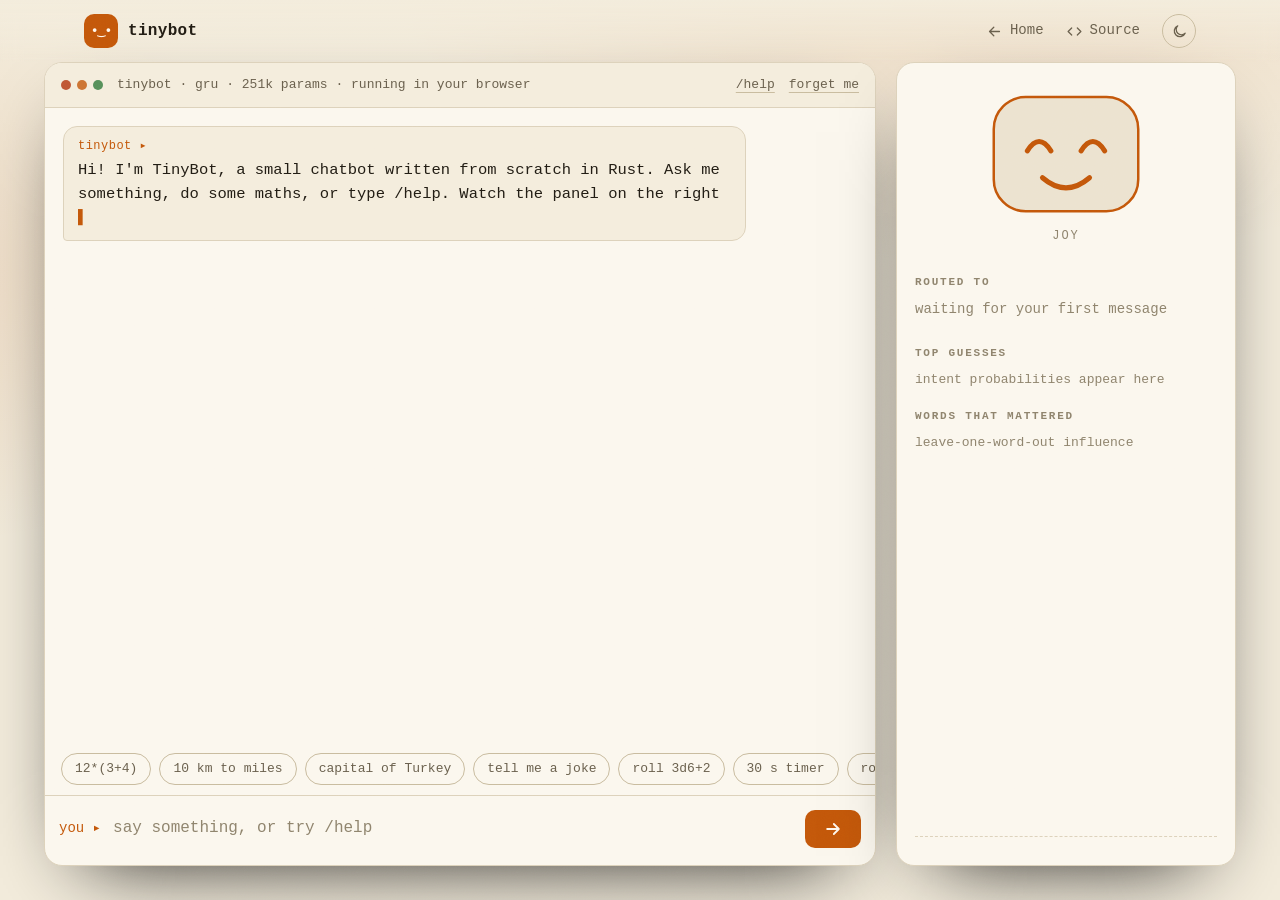
==== web/chat.html @ d35eb093 "Improved UI" ====
<!doctype html>
<html lang="en">
<head>
  <meta charset="utf-8">
  <meta name="viewport" content="width=device-width, initial-scale=1">
  <title>Chat · TinyBot</title>
  <meta name="color-scheme" content="dark light">
  <link rel="icon" href="data:image/svg+xml,%3Csvg xmlns='http://www.w3.org/2000/svg' viewBox='0 0 32 32'%3E%3Crect width='32' height='32' rx='8' fill='%23ffb347'/%3E%3Ccircle cx='11' cy='14' r='2.6' fill='%230e0d0b'/%3E%3Ccircle cx='21' cy='14' r='2.6' fill='%230e0d0b'/%3E%3Cpath d='M10 21q6 4 12 0' stroke='%230e0d0b' stroke-width='2.4' fill='none' stroke-linecap='round'/%3E%3C/svg%3E">
  <link rel="stylesheet" href="style.css">
</head>
<body class="chat">
  <header class="top">
    <a class="mark" href="./" aria-label="TinyBot home"><span class="mark-face" aria-hidden="true">•‿•</span><span>tinybot</span></a>
    <nav aria-label="Page">
      <a href="./"><svg class="ic" viewBox="0 0 24 24" aria-hidden="true"><path d="M19 12H5M11 6l-6 6 6 6"/></svg>Home</a>
      <a href="https://github.com/Trushi28/tinybot" rel="noopener"><svg class="ic" viewBox="0 0 24 24" aria-hidden="true"><path d="M8 7l-5 5 5 5M16 7l5 5-5 5"/></svg>Source</a>
      <button type="button" id="theme" class="icon" aria-label="Switch colour theme" title="Switch colour theme">
        <svg class="ic sun" viewBox="0 0 24 24" aria-hidden="true"><circle cx="12" cy="12" r="4"/><path d="M12 2v2M12 20v2M4.9 4.9l1.4 1.4M17.7 17.7l1.4 1.4M2 12h2M20 12h2M4.9 19.1l1.4-1.4M17.7 6.3l1.4-1.4"/></svg>
        <svg class="ic moon" viewBox="0 0 24 24" aria-hidden="true"><path d="M20 14.5A8 8 0 1 1 9.5 4a6.5 6.5 0 0 0 10.5 10.5z"/></svg>
      </button>
    </nav>
  </header>

  <main class="stage" id="chat" aria-label="Chat with TinyBot">
    <div class="console">
      <div class="console-bar">
        <span class="dots" aria-hidden="true"><i></i><i></i><i></i></span>
        <span class="console-title" id="status">warming up…</span>
        <span class="console-actions">
          <button type="button" id="help" class="link">/help</button>
          <button type="button" id="reset" class="link" title="Forget your notes, XP and progress on this device">forget me</button>
        </span>
      </div>
      <div id="log" class="log" tabindex="0" aria-label="Conversation"></div>
      <div id="announce" class="sr" aria-live="polite"></div>
      <div class="chips" id="chips" hidden>
        <button type="button" data-q="what is 12*(3+4)">12*(3+4)</button>
        <button type="button" data-q="10 km to miles">10 km to miles</button>
        <button type="button" data-q="what is the capital of turkey">capital of Turkey</button>
        <button type="button" data-q="tell me a joke">tell me a joke</button>
        <button type="button" data-q="roll 3d6+2">roll 3d6+2</button>
        <button type="button" data-q="set a timer for 30 seconds">30 s timer</button>
        <button type="button" data-q="play rock paper scissors">rock paper scissors</button>
      </div>
      <form id="form" autocomplete="off">
        <label class="sr" for="input">Message</label>
        <span class="prompt" aria-hidden="true">you ▸</span>
        <input id="input" type="text" maxlength="400" placeholder="say something, or try /help" disabled enterkeyhint="send" spellcheck="false">
        <button type="submit" id="send" disabled aria-label="Send"><svg class="ic" viewBox="0 0 24 24" aria-hidden="true"><path d="M5 12h14M13 6l6 6-6 6"/></svg></button>
      </form>
    </div>

    <aside class="brain" aria-label="What the network is thinking">
      <div class="face-wrap">
        <svg id="face" class="face" viewBox="0 0 200 160" role="img" aria-label="TinyBot's face" data-emo="neutral">
          <rect class="head" x="14" y="12" width="172" height="136" rx="38"/>
          <g id="eyes"></g>
          <g id="mouth"></g>
        </svg>
        <p class="mood"><span id="mood">neutral</span></p>
      </div>
      <h2>Routed to</h2>
      <p class="route" id="route"><span class="idle">waiting for your first message</span></p>
      <h2>Top guesses</h2>
      <ol class="bars" id="bars"><li class="idle">intent probabilities appear here</li></ol>
      <h2>Words that mattered</h2>
      <p class="words" id="words"><span class="idle">leave-one-word-out influence</span></p>
      <p class="meter" id="meter" aria-live="off"></p>
    </aside>
  </main>

  <noscript><p class="noscript">TinyBot needs JavaScript and WebAssembly.</p></noscript>
  <script type="module" src="app.js"></script>
</body>
</html>
---- web/style.css ----
/* TinyBot: a lab-instrument look. Warm black, amber phosphor, a serif for the headline, monospace for everything the machine says. */
:root {
  --bg: #0e0d0b; --bg2: #14120f; --panel: #181612; --panel2: #1e1b16; --line: #2c2820; --line2: #3a352b;
  --ink: #f1e8d6; --muted: #a39a88; --dim: #6f6859;
  --amber: #ffb347; --amber-ink: #1a1306; --hot: #ff6a2b; --ok: #8fd18f; --cool: #6ec9c4;
  --me: #2a2418; --glow: rgba(255, 179, 71, .16); --grain: .07;
  --serif: "Iowan Old Style", "Palatino Linotype", Palatino, "Book Antiqua", "URW Palladio L", Georgia, serif;
  --mono: ui-monospace, "SF Mono", "Cascadia Code", "JetBrains Mono", "Fira Code", Menlo, Consolas, "Liberation Mono", monospace;
  --radius: 14px;
}
:root[data-theme="light"] {
  --bg: #f3ecdc; --bg2: #ece3d0; --panel: #fbf7ee; --panel2: #f4eddd; --line: #ddd2bb; --line2: #c9bc9f;
  --ink: #221d14; --muted: #6a604d; --dim: #8f846d;
  --amber: #c4580a; --amber-ink: #fff8ee; --hot: #b3320a; --ok: #2f7a3a; --cool: #1b7c78;
  --me: #efe2c6; --glow: rgba(196, 88, 10, .12); --grain: .05;
}
@media (prefers-color-scheme: light) {
  :root:not([data-theme="dark"]) {
    --bg: #f3ecdc; --bg2: #ece3d0; --panel: #fbf7ee; --panel2: #f4eddd; --line: #ddd2bb; --line2: #c9bc9f;
    --ink: #221d14; --muted: #6a604d; --dim: #8f846d;
    --amber: #c4580a; --amber-ink: #fff8ee; --hot: #b3320a; --ok: #2f7a3a; --cool: #1b7c78;
    --me: #efe2c6; --glow: rgba(196, 88, 10, .12); --grain: .05;
  }
}

* { box-sizing: border-box; }
html { scroll-behavior: smooth; scroll-padding-top: 72px; }
body {
  margin: 0; color: var(--ink); font: 16px/1.55 var(--mono); background: var(--bg); min-height: 100vh;
  background-image: radial-gradient(900px 500px at 78% -80px, var(--glow), transparent 70%), radial-gradient(700px 400px at -10% 30%, var(--glow), transparent 70%);
  background-repeat: no-repeat; -webkit-font-smoothing: antialiased;
}
/* film grain */
body::before {
  content: ""; position: fixed; inset: 0; pointer-events: none; z-index: 50; opacity: var(--grain); mix-blend-mode: overlay;
  background-image: url("data:image/svg+xml,%3Csvg xmlns='http://www.w3.org/2000/svg' width='160' height='160'%3E%3Cfilter id='n'%3E%3CfeTurbulence type='fractalNoise' baseFrequency='.9' numOctaves='2' stitchTiles='stitch'/%3E%3C/filter%3E%3Crect width='100%25' height='100%25' filter='url(%23n)'/%3E%3C/svg%3E");
}
a { color: inherit; }
button { font: inherit; color: inherit; cursor: pointer; }
:focus-visible { outline: 2px solid var(--amber); outline-offset: 3px; border-radius: 6px; }
.sr { position: absolute; width: 1px; height: 1px; overflow: hidden; clip: rect(0 0 0 0); white-space: nowrap; }
.skip { position: absolute; left: 12px; top: -48px; background: var(--amber); color: var(--amber-ink); padding: 8px 12px; border-radius: 8px; z-index: 100; }
.skip:focus { top: 12px; }
.idle { color: var(--dim); }

/* ---------- top bar ---------- */
.top { position: sticky; top: 0; z-index: 40; display: flex; align-items: center; justify-content: space-between; gap: 16px;
  padding: 14px max(24px, calc((100vw - 1160px) / 2 + 24px)); backdrop-filter: blur(10px); background: linear-gradient(var(--bg), transparent); }
.mark { display: inline-flex; align-items: center; gap: 10px; text-decoration: none; font-weight: 700; letter-spacing: .02em; }
.mark-face { display: grid; place-items: center; width: 34px; height: 34px; border-radius: 10px; background: var(--amber); color: var(--amber-ink); font-size: 13px; letter-spacing: -1px; }
.top nav { display: flex; align-items: center; gap: 22px; font-size: 14px; color: var(--muted); }
.top nav a { text-decoration: none; }
.top nav a:hover { color: var(--ink); }
.icon { background: none; border: 1px solid var(--line2); border-radius: 999px; width: 34px; height: 34px; color: var(--muted); }
.icon:hover { color: var(--ink); border-color: var(--muted); }

/* ---------- hero ---------- */
.hero { max-width: 1160px; margin: 0 auto; padding: 56px 24px 36px; }
.eyebrow { margin: 0 0 18px; color: var(--amber); font-size: 13px; letter-spacing: .18em; text-transform: uppercase; }
h1 { margin: 0; max-width: 15ch; font: 400 clamp(44px, 8.2vw, 104px)/.98 var(--serif); letter-spacing: -.03em; }
h1 em { font-style: italic; color: var(--amber); position: relative; white-space: nowrap; }
h1 em::after { content: ""; position: absolute; left: 0; right: 0; bottom: -.04em; height: .06em; background: currentColor; opacity: .5; border-radius: 4px; }
.lede { max-width: 62ch; margin: 28px 0 0; color: var(--muted); font: 400 clamp(17px, 2vw, 20px)/1.6 var(--serif); }
.stats { display: grid; grid-template-columns: repeat(4, auto); justify-content: start; gap: 0; margin: 36px 0 0; border: 1px solid var(--line); border-radius: var(--radius); background: var(--panel); overflow: hidden; width: fit-content; max-width: 100%; }
.stats div { padding: 14px 24px; border-right: 1px solid var(--line); }
.stats div:last-child { border-right: 0; }
.stats dt { color: var(--dim); font-size: 11px; letter-spacing: .12em; text-transform: uppercase; }
.stats dd { margin: 2px 0 0; font: 400 30px/1.1 var(--serif); color: var(--amber); }

/* ---------- stage: console + brain ---------- */
.stage { max-width: 1160px; margin: 24px auto 0; padding: 0 24px; display: grid; grid-template-columns: minmax(0, 1fr) 340px; gap: 20px; align-items: stretch; }
.console, .brain { background: var(--panel); border: 1px solid var(--line); border-radius: 18px; box-shadow: 0 30px 80px -40px #000, 0 0 0 1px rgba(255,255,255,.02) inset; }
.console { display: flex; flex-direction: column; height: clamp(520px, 74vh, 680px); overflow: hidden; }
.console-bar { display: flex; align-items: center; gap: 14px; padding: 12px 16px; border-bottom: 1px solid var(--line); background: var(--panel2); font-size: 13px; color: var(--muted); }
.dots { display: inline-flex; gap: 6px; }
.dots i { width: 10px; height: 10px; border-radius: 50%; background: var(--line2); }
.dots i:nth-child(1) { background: var(--hot); opacity: .8; } .dots i:nth-child(2) { background: var(--amber); opacity: .8; } .dots i:nth-child(3) { background: var(--ok); opacity: .8; }
.console-title { flex: 1; min-width: 0; overflow: hidden; text-overflow: ellipsis; white-space: nowrap; }
.console-actions { display: flex; gap: 14px; }
.link { background: none; border: 0; padding: 0; color: var(--muted); text-decoration: underline; text-decoration-color: var(--line2); text-underline-offset: 4px; font-size: 13px; }
.link:hover { color: var(--amber); text-decoration-color: var(--amber); }
.log { flex: 1; min-height: 0; overflow-y: auto; padding: 18px 18px 8px; display: flex; flex-direction: column; gap: 10px; scrollbar-width: thin; scrollbar-color: var(--line2) transparent; }
.msg { max-width: 86%; padding: 10px 14px; border-radius: 14px; white-space: pre-wrap; overflow-wrap: anywhere; font-size: 15px; animation: pop .22s ease-out both; }
.msg.bot { align-self: flex-start; background: var(--panel2); border: 1px solid var(--line); border-bottom-left-radius: 4px; }
.msg.bot::before { content: "tinybot ▸ "; color: var(--amber); font-size: 12px; display: block; margin-bottom: 2px; letter-spacing: .04em; }
.msg.me { align-self: flex-end; background: var(--me); border: 1px solid var(--line2); border-bottom-right-radius: 4px; }
.msg.cmd { align-self: stretch; max-width: 100%; font-size: 13px; line-height: 1.55; background: transparent; border: 1px dashed var(--line2); color: var(--muted); }
.msg.err { border-color: var(--hot); }
.msg.caret::after { content: "▌"; color: var(--amber); animation: blink 1s steps(2) infinite; }
.toast { align-self: flex-start; font-size: 12.5px; color: var(--amber); border: 1px solid var(--line2); border-radius: 999px; padding: 3px 12px; animation: pop .25s ease-out both; }
.debug { align-self: flex-start; color: var(--dim); font-size: 12px; }
.chips { display: flex; gap: 8px; overflow-x: auto; padding: 8px 16px 10px; scrollbar-width: none; }
.chips[hidden] { display: none; }
.chips button { flex: none; background: transparent; border: 1px solid var(--line2); color: var(--muted); border-radius: 999px; padding: 5px 13px; font-size: 13px; transition: .15s; }
.chips button:hover { color: var(--amber-ink); background: var(--amber); border-color: var(--amber); }
form { display: flex; align-items: center; gap: 10px; padding: 10px 14px 14px; border-top: 1px solid var(--line); }
.prompt { color: var(--amber); font-size: 14px; flex: none; }
input { flex: 1; min-width: 0; background: transparent; border: 0; color: var(--ink); font: inherit; font-size: 16px; padding: 10px 2px; caret-color: var(--amber); }
input:focus { outline: none; }
input::placeholder { color: var(--dim); }
form button { background: var(--amber); color: var(--amber-ink); border: 0; border-radius: 10px; padding: 9px 18px; font-weight: 700; }
form button:hover:not(:disabled) { filter: brightness(1.08); }
button:disabled, input:disabled { opacity: .5; cursor: not-allowed; }

/* ---------- brain ---------- */
.brain { padding: 18px 18px 16px; display: flex; flex-direction: column; gap: 6px; min-width: 0; }
.face-wrap { display: flex; flex-direction: column; align-items: center; padding: 6px 0 10px; }
.face { width: 168px; height: auto; overflow: visible; }
.face .head { fill: var(--bg2); stroke: var(--amber); stroke-width: 3; }
.face .st { fill: none; stroke: var(--amber); stroke-width: 6; stroke-linecap: round; stroke-linejoin: round; }
.face .fl { fill: var(--amber); stroke: none; }
.face .eye { transform-box: fill-box; transform-origin: center; animation: eyeblink 5.5s infinite; }
.face .eye.r { animation-delay: .04s; }
.face[data-emo="sleepy"] .eye, .face[data-emo="asleep"] .eye { animation: none; }
.face.talking #mouth { animation: talk .22s ease-in-out infinite alternate; transform-box: fill-box; transform-origin: center; }
.face #eyes, .face #mouth { animation-fill-mode: both; }
.face.swap #eyes, .face.swap #mouth { animation: swap .25s ease-out; }
.mood { margin: 6px 0 0; font-size: 12px; letter-spacing: .16em; text-transform: uppercase; color: var(--dim); }
.brain h2 { margin: 12px 0 2px; font-size: 11px; letter-spacing: .16em; text-transform: uppercase; color: var(--dim); font-weight: 600; }
.route { margin: 0; font-size: 14px; min-height: 28px; }
.pill { display: inline-block; padding: 3px 11px; border-radius: 999px; background: var(--amber); color: var(--amber-ink); font-weight: 700; font-size: 13px; }
.pill.skill { background: var(--cool); color: #04201e; }
.pill.warn { background: var(--hot); color: #fff; }
.route small { color: var(--muted); margin-left: 8px; }
.bars { list-style: none; margin: 0; padding: 0; display: grid; gap: 7px; font-size: 13px; }
.bars li { display: grid; grid-template-columns: 1fr auto; gap: 2px 8px; align-items: end; }
.bars .bar { grid-column: 1 / -1; height: 6px; border-radius: 4px; background: var(--line); overflow: hidden; }
.bars .bar b { display: block; height: 100%; width: 100%; transform: scaleX(0); transform-origin: left; background: linear-gradient(90deg, var(--hot), var(--amber)); border-radius: 4px; transition: transform .6s cubic-bezier(.2, .8, .2, 1); }
.bars li:not(:first-child) .bar b { background: var(--line2); }
.bars .nm { overflow: hidden; text-overflow: ellipsis; white-space: nowrap; }
.bars .pc { color: var(--muted); font-variant-numeric: tabular-nums; }
.words { margin: 0; display: flex; flex-wrap: wrap; gap: 6px; font-size: 13px; min-height: 26px; }
.w { padding: 2px 9px; border-radius: 6px; border: 1px solid var(--line2); background: rgba(255, 179, 71, calc(var(--k, 0) * .5)); }
.w.neg { background: rgba(110, 201, 196, calc(var(--k, 0) * .45)); text-decoration: line-through; text-decoration-color: var(--dim); }
.w i { font-style: normal; color: var(--dim); font-size: 11px; margin-left: 5px; }
.meter { margin: auto 0 0; padding-top: 12px; font-size: 12px; color: var(--dim); border-top: 1px dashed var(--line); }
.meter b { color: var(--amber); font-weight: 600; }

/* ---------- sections ---------- */
.how, .inside { max-width: 1160px; margin: 0 auto; padding: 84px 24px 0; }
.sect { margin: 0 0 28px; font: 400 clamp(30px, 4vw, 46px)/1.05 var(--serif); letter-spacing: -.02em; }
.steps { list-style: none; margin: 0; padding: 0; display: grid; grid-template-columns: repeat(4, 1fr); gap: 0; border-top: 1px solid var(--line2); }
.steps li { padding: 20px 22px 8px 0; position: relative; }
.steps li + li { padding-left: 22px; border-left: 1px solid var(--line); }
.steps .n { color: var(--amber); font-size: 13px; letter-spacing: .12em; }
.steps h3, .grid h3 { margin: 6px 0 8px; font: 400 23px/1.15 var(--serif); }
.steps p, .grid p { margin: 0; color: var(--muted); font-size: 14.5px; }
.grid { display: grid; grid-template-columns: repeat(3, 1fr); gap: 16px; }
.grid article { background: var(--panel); border: 1px solid var(--line); border-radius: var(--radius); padding: 20px 22px 22px; transition: transform .2s, border-color .2s; }
.grid article:hover { transform: translateY(-3px); border-color: var(--amber); }
.foot { max-width: 1160px; margin: 84px auto 0; padding: 22px 24px 48px; border-top: 1px solid var(--line); color: var(--dim); font-size: 12.5px; line-height: 1.6; }
.foot p { margin: 0 0 8px; max-width: 80ch; }
.foot a:hover { color: var(--amber); }
.noscript { text-align: center; padding: 24px; }

/* ---------- motion ---------- */
.reveal { animation: rise .7s cubic-bezier(.2, .8, .2, 1) both; }
.hero .reveal:nth-child(2) { animation-delay: .06s; } .hero .reveal:nth-child(3) { animation-delay: .14s; } .hero .reveal:nth-child(4) { animation-delay: .22s; }
.stage.reveal { animation-delay: .3s; }
@keyframes rise { from { opacity: 0; transform: translateY(18px); } }
@keyframes pop { from { opacity: 0; transform: translateY(6px) scale(.98); } }
@keyframes blink { 50% { opacity: 0; } }
@keyframes eyeblink { 0%, 93%, 100% { transform: scaleY(1); } 96% { transform: scaleY(.1); } }
@keyframes talk { from { transform: scaleY(.55); } to { transform: scaleY(1.15); } }
@keyframes swap { from { opacity: 0; transform: scale(.9); } }
@media (prefers-reduced-motion: reduce) {
  *, *::before, *::after { animation: none !important; transition: none !important; scroll-behavior: auto !important; }
  .bars .bar b { transition: none; }
}

/* ---------- small screens ---------- */
@media (max-width: 960px) {
  .stage { grid-template-columns: 1fr; }
  .brain { order: 2; }
  .face { width: 120px; }
  .steps { grid-template-columns: 1fr 1fr; }
  .steps li:nth-child(3) { padding-left: 0; border-left: 0; }
  .grid { grid-template-columns: 1fr; }
}
@media (max-width: 560px) {
  .top { padding: 12px 16px; } .top nav a { display: none; }
  .hero { padding: 36px 16px 24px; } .stage, .how, .inside, .foot { padding-left: 16px; padding-right: 16px; }
  .stats { grid-template-columns: 1fr 1fr; width: 100%; } .stats div { padding: 12px 16px; border-bottom: 1px solid var(--line); }
  .stats div:nth-child(2n) { border-right: 0; } .stats div:nth-last-child(-n+2) { border-bottom: 0; } .stats dd { font-size: 26px; }
  .console { height: min(78vh, 600px); } .msg { max-width: 94%; }
  .steps { grid-template-columns: 1fr; } .steps li + li { padding-left: 0; border-left: 0; border-top: 1px solid var(--line); }
  #reset { display: none; }
}

/* ================= icons, chat page, timer window ================= */
.ic { width: 17px; height: 17px; flex: none; fill: none; stroke: currentColor; stroke-width: 1.8; stroke-linecap: round; stroke-linejoin: round; }
.top nav a { display: inline-flex; align-items: center; gap: 7px; }
.icon { display: grid; place-items: center; padding: 0; }
.icon .moon { display: none; }
:root[data-theme="light"] .icon .sun { display: none; }
:root[data-theme="light"] .icon .moon { display: block; }
@media (prefers-color-scheme: light) {
  :root:not([data-theme="dark"]) .icon .sun { display: none; }
  :root:not([data-theme="dark"]) .icon .moon { display: block; }
}
form button { display: inline-grid; place-items: center; min-width: 46px; }
form button .ic { width: 20px; height: 20px; stroke-width: 2.2; }

/* landing: the console is a short preview, the dedicated page is the real thing */
.console { height: clamp(430px, 58vh, 540px); }
.hero-cta { display: flex; flex-wrap: wrap; gap: 12px; margin-top: 28px; }
.cta { display: inline-flex; align-items: center; gap: 9px; padding: 11px 20px; border-radius: 999px; text-decoration: none; font-weight: 700; background: var(--amber); color: var(--amber-ink); border: 1px solid var(--amber); transition: filter .15s; }
.cta:hover { filter: brightness(1.1); }
.cta.ghost { background: transparent; color: var(--ink); border-color: var(--line2); font-weight: 400; }
.cta.ghost:hover { border-color: var(--amber); color: var(--amber); filter: none; }
.open-chat { display: inline-flex; align-items: center; gap: 6px; color: var(--amber); text-decoration: none; font-size: 13px; }
.open-chat:hover { text-decoration: underline; text-underline-offset: 4px; }

/* dedicated chat page */
.chat .stage { margin: 0 auto; height: calc(100dvh - 76px); padding-bottom: 20px; max-width: 1240px; }
.chat .console { height: 100%; }
.chat .brain { overflow-y: auto; min-height: 0; }
.chat .msg { font-size: 15.5px; }
@media (max-width: 960px) { .chat .brain { display: none; } .chat .stage { height: calc(100dvh - 64px); } }

/* timer window */
.dock { position: fixed; right: 20px; top: 76px; z-index: 45; width: 232px; display: grid; gap: 12px; padding: 14px; background: var(--panel); border: 1px solid var(--line2); border-radius: var(--radius); box-shadow: 0 24px 60px -24px #000; animation: pop .22s ease-out both; }
.dock[hidden] { display: none; }
.trow { display: flex; align-items: center; gap: 12px; }
.ring { width: 52px; height: 52px; flex: none; transform: rotate(-90deg); }
.ring .track, .ring .arc { fill: none; stroke-width: 5; }
.ring .track { stroke: var(--line2); }
.ring .arc { stroke: var(--amber); stroke-linecap: round; transition: stroke-dashoffset .25s linear; }
.tbody { min-width: 0; }
.ttime { font: 400 28px/1 var(--serif); color: var(--amber); font-variant-numeric: tabular-nums; }
.tlabel { margin-top: 4px; font-size: 12px; color: var(--muted); overflow: hidden; text-overflow: ellipsis; white-space: nowrap; }
.trow.done .arc { stroke: var(--ok); }
.trow.done .ttime { color: var(--ok); animation: blink 1s steps(2) 4; }
@media (max-width: 1340px) { .dock { top: auto; bottom: 20px; } }
@media (max-width: 560px) { .dock { top: 62px; bottom: auto; right: 12px; left: 12px; width: auto; } }
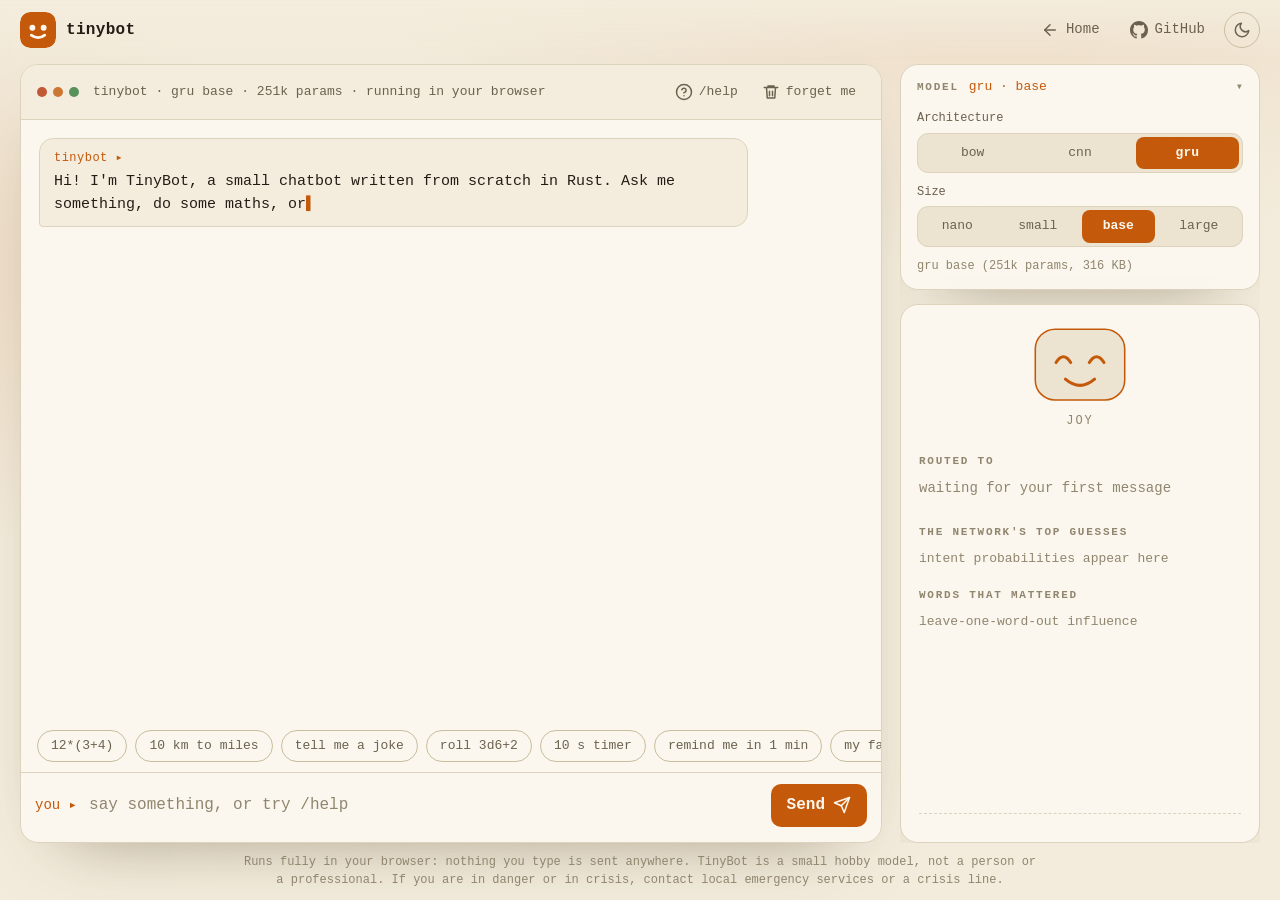
==== commit 12edc330: "Huge Update & Improvements both to TUI & GUI" ====
--- a/web/chat.html
+++ b/web/chat.html
@@ -3,32 +3,41 @@
 <head>
   <meta charset="utf-8">
   <meta name="viewport" content="width=device-width, initial-scale=1">
-  <title>Chat · TinyBot</title>
+  <title>TinyBot chat</title>
+  <meta name="description" content="Chat with TinyBot, a 251k-parameter neural chatbot running in your browser as WebAssembly, and watch the network decide.">
   <meta name="color-scheme" content="dark light">
+  <meta property="og:title" content="TinyBot chat">
+  <meta property="og:description" content="Chat with TinyBot, a 251k-parameter neural chatbot running in your browser as WebAssembly, and watch the network decide.">
+  <meta property="og:type" content="website">
+  <meta property="og:url" content="https://tinybot-self.vercel.app/chat">
+  <meta property="og:image" content="https://tinybot-self.vercel.app/og.png">
+  <meta property="og:image:width" content="1200">
+  <meta property="og:image:height" content="630">
+  <meta name="twitter:card" content="summary_large_image">
+  <meta name="twitter:image" content="https://tinybot-self.vercel.app/og.png">
   <link rel="icon" href="data:image/svg+xml,%3Csvg xmlns='http://www.w3.org/2000/svg' viewBox='0 0 32 32'%3E%3Crect width='32' height='32' rx='8' fill='%23ffb347'/%3E%3Ccircle cx='11' cy='14' r='2.6' fill='%230e0d0b'/%3E%3Ccircle cx='21' cy='14' r='2.6' fill='%230e0d0b'/%3E%3Cpath d='M10 21q6 4 12 0' stroke='%230e0d0b' stroke-width='2.4' fill='none' stroke-linecap='round'/%3E%3C/svg%3E">
   <link rel="stylesheet" href="style.css">
 </head>
-<body class="chat">
+<body class="chat-page">
+  <a class="skip" href="#input">Skip to the message box</a>
+
   <header class="top">
-    <a class="mark" href="./" aria-label="TinyBot home"><span class="mark-face" aria-hidden="true">•‿•</span><span>tinybot</span></a>
+    <a class="mark" href="index.html" aria-label="TinyBot home"><svg viewBox="0 0 32 32" aria-hidden="true"><rect class="bg" width="32" height="32" rx="9"/><circle class="fg" cx="11" cy="14" r="2.6"/><circle class="fg" cx="21" cy="14" r="2.6"/><path class="fs" d="M10 20.5q6 4.5 12 0"/></svg><span>tinybot</span></a>
     <nav aria-label="Page">
-      <a href="./"><svg class="ic" viewBox="0 0 24 24" aria-hidden="true"><path d="M19 12H5M11 6l-6 6 6 6"/></svg>Home</a>
-      <a href="https://github.com/Trushi28/tinybot" rel="noopener"><svg class="ic" viewBox="0 0 24 24" aria-hidden="true"><path d="M8 7l-5 5 5 5M16 7l5 5-5 5"/></svg>Source</a>
-      <button type="button" id="theme" class="icon" aria-label="Switch colour theme" title="Switch colour theme">
-        <svg class="ic sun" viewBox="0 0 24 24" aria-hidden="true"><circle cx="12" cy="12" r="4"/><path d="M12 2v2M12 20v2M4.9 4.9l1.4 1.4M17.7 17.7l1.4 1.4M2 12h2M20 12h2M4.9 19.1l1.4-1.4M17.7 6.3l1.4-1.4"/></svg>
-        <svg class="ic moon" viewBox="0 0 24 24" aria-hidden="true"><path d="M20 14.5A8 8 0 1 1 9.5 4a6.5 6.5 0 0 0 10.5 10.5z"/></svg>
-      </button>
+      <a href="index.html"><svg class="ico" viewBox="0 0 24 24" aria-hidden="true"><path d="M19 12H5"/><path d="m12 19-7-7 7-7"/></svg><span class="txt">Home</span></a>
+      <a href="https://github.com/Trushi28/tinybot" rel="noopener" aria-label="TinyBot on GitHub"><svg class="ico fill" viewBox="0 0 16 16" aria-hidden="true"><path d="M8 0C3.58 0 0 3.58 0 8c0 3.54 2.29 6.53 5.47 7.59.4.07.55-.17.55-.38 0-.19-.01-.82-.01-1.49-2.01.37-2.53-.49-2.69-.94-.09-.23-.48-.94-.82-1.13-.28-.15-.68-.52-.01-.53.63-.01 1.08.58 1.23.82.72 1.21 1.87.87 2.33.66.07-.52.28-.87.51-1.07-1.78-.2-3.64-.89-3.64-3.95 0-.87.31-1.59.82-2.15-.08-.2-.36-1.02.08-2.12 0 0 .67-.21 2.2.82.64-.18 1.32-.27 2-.27.68 0 1.36.09 2 .27 1.53-1.04 2.2-.82 2.2-.82.44 1.1.16 1.92.08 2.12.51.56.82 1.27.82 2.15 0 3.07-1.87 3.75-3.65 3.95.29.25.54.73.54 1.48 0 1.07-.01 1.93-.01 2.2 0 .21.15.46.55.38A8.013 8.013 0 0 0 16 8c0-4.42-3.58-8-8-8z"/></svg><span class="txt">GitHub</span></a>
+      <button type="button" id="theme" class="only-icon" aria-label="Switch colour theme" title="Switch colour theme"><span class="i-sun"><svg class="ico" viewBox="0 0 24 24" aria-hidden="true"><circle cx="12" cy="12" r="4"/><path d="M12 2v2M12 20v2M4.9 4.9l1.4 1.4M17.7 17.7l1.4 1.4M2 12h2M20 12h2M4.9 19.1l1.4-1.4M17.7 6.3l1.4-1.4"/></svg></span><span class="i-moon"><svg class="ico" viewBox="0 0 24 24" aria-hidden="true"><path d="M21 12.8A9 9 0 1 1 11.2 3a7 7 0 0 0 9.8 9.8z"/></svg></span></button>
     </nav>
   </header>
 
-  <main class="stage" id="chat" aria-label="Chat with TinyBot">
-    <div class="console">
+  <main class="shell">
+    <section class="console" aria-label="Chat with TinyBot">
       <div class="console-bar">
         <span class="dots" aria-hidden="true"><i></i><i></i><i></i></span>
         <span class="console-title" id="status">warming up…</span>
         <span class="console-actions">
-          <button type="button" id="help" class="link">/help</button>
-          <button type="button" id="reset" class="link" title="Forget your notes, XP and progress on this device">forget me</button>
+          <button type="button" id="help" class="tbtn"><svg class="ico" viewBox="0 0 24 24" aria-hidden="true"><circle cx="12" cy="12" r="10"/><path d="M9.1 9a3 3 0 0 1 5.8 1c0 2-3 3-3 3M12 17h.01"/></svg>/help</button>
+          <button type="button" id="reset" class="tbtn" title="Forget your notes, XP and progress on this device"><svg class="ico" viewBox="0 0 24 24" aria-hidden="true"><path d="M3 6h18M8 6V4h8v2M6 6l1 14h10l1-14M10 11v6M14 11v6"/></svg>forget me</button>
         </span>
       </div>
       <div id="log" class="log" tabindex="0" aria-label="Conversation"></div>
@@ -36,40 +45,51 @@
       <div class="chips" id="chips" hidden>
         <button type="button" data-q="what is 12*(3+4)">12*(3+4)</button>
         <button type="button" data-q="10 km to miles">10 km to miles</button>
-        <button type="button" data-q="what is the capital of turkey">capital of Turkey</button>
         <button type="button" data-q="tell me a joke">tell me a joke</button>
         <button type="button" data-q="roll 3d6+2">roll 3d6+2</button>
-        <button type="button" data-q="set a timer for 30 seconds">30 s timer</button>
-        <button type="button" data-q="play rock paper scissors">rock paper scissors</button>
+        <button type="button" data-q="set a timer for 10 seconds">10 s timer</button>
+        <button type="button" data-q="remind me in 1 minute to stretch">remind me in 1 min</button>
+        <button type="button" data-q="my favorite color is teal">my favourite colour is teal</button>
+        <button type="button" data-q="how many days until 2026-12-25">days until Christmas</button>
       </div>
       <form id="form" autocomplete="off">
         <label class="sr" for="input">Message</label>
         <span class="prompt" aria-hidden="true">you ▸</span>
-        <input id="input" type="text" maxlength="400" placeholder="say something, or try /help" disabled enterkeyhint="send" spellcheck="false">
-        <button type="submit" id="send" disabled aria-label="Send"><svg class="ic" viewBox="0 0 24 24" aria-hidden="true"><path d="M5 12h14M13 6l6 6-6 6"/></svg></button>
+        <input id="input" type="text" maxlength="400" placeholder="say something, or try /help" disabled enterkeyhint="send" spellcheck="false" autofocus>
+        <button type="submit" disabled aria-label="Send">Send</button>
       </form>
+    </section>
+
+    <div class="rail">
+      <section id="timers" aria-label="Timers"></section>
+      <details class="picker" id="picker" open hidden>
+        <summary><span class="pk-title">Model</span><span class="pk-now" id="pk-now"></span></summary>
+        <div class="pk-body">
+          <div class="pk-row"><span class="pk-label" id="pk-arch-l">Architecture</span><div class="seg" role="radiogroup" aria-labelledby="pk-arch-l" id="pk-arch"></div></div>
+          <div class="pk-row"><span class="pk-label" id="pk-size-l">Size</span><div class="seg" role="radiogroup" aria-labelledby="pk-size-l" id="pk-size"></div></div>
+          <p class="pk-note" id="pk-note" aria-live="polite"></p>
+        </div>
+      </details>
+      <aside class="brain" aria-label="What the network is thinking">
+        <div class="face-wrap">
+          <svg id="face" class="face" viewBox="0 0 200 160" role="img" aria-label="TinyBot's face" data-emo="neutral"><rect class="head" x="14" y="12" width="172" height="136" rx="38"/><g class="eyes"></g><g class="mouth"></g></svg>
+          <p class="mood"><span id="mood">neutral</span></p>
+        </div>
+        <h2>Routed to</h2>
+        <p class="route" id="route"><span class="idle">waiting for your first message</span></p>
+        <h2>The network's top guesses</h2>
+        <ol class="bars" id="bars"><li class="idle">intent probabilities appear here</li></ol>
+        <h2>Words that mattered</h2>
+        <p class="words" id="words"><span class="idle">leave-one-word-out influence</span></p>
+        <p class="meter" id="meter"></p>
+      </aside>
     </div>
-
-    <aside class="brain" aria-label="What the network is thinking">
-      <div class="face-wrap">
-        <svg id="face" class="face" viewBox="0 0 200 160" role="img" aria-label="TinyBot's face" data-emo="neutral">
-          <rect class="head" x="14" y="12" width="172" height="136" rx="38"/>
-          <g id="eyes"></g>
-          <g id="mouth"></g>
-        </svg>
-        <p class="mood"><span id="mood">neutral</span></p>
-      </div>
-      <h2>Routed to</h2>
-      <p class="route" id="route"><span class="idle">waiting for your first message</span></p>
-      <h2>Top guesses</h2>
-      <ol class="bars" id="bars"><li class="idle">intent probabilities appear here</li></ol>
-      <h2>Words that mattered</h2>
-      <p class="words" id="words"><span class="idle">leave-one-word-out influence</span></p>
-      <p class="meter" id="meter" aria-live="off"></p>
-    </aside>
   </main>
 
+  <footer class="slim">
+    <p>Runs fully in your browser: nothing you type is sent anywhere. TinyBot is a small hobby model, not a person or a professional. If you are in danger or in crisis, contact local emergency services or a crisis line.</p>
+  </footer>
   <noscript><p class="noscript">TinyBot needs JavaScript and WebAssembly.</p></noscript>
-  <script type="module" src="app.js"></script>
+  <script type="module" src="chat.js"></script>
 </body>
 </html>
--- a/web/style.css
+++ b/web/style.css
@@ -3,7 +3,7 @@
   --bg: #0e0d0b; --bg2: #14120f; --panel: #181612; --panel2: #1e1b16; --line: #2c2820; --line2: #3a352b;
   --ink: #f1e8d6; --muted: #a39a88; --dim: #6f6859;
   --amber: #ffb347; --amber-ink: #1a1306; --hot: #ff6a2b; --ok: #8fd18f; --cool: #6ec9c4;
-  --me: #2a2418; --glow: rgba(255, 179, 71, .16); --grain: .07;
+  --me: #2a2418; --glow: rgba(255, 179, 71, .16); --grain: .07; --shadow: 0 30px 80px -40px #000;
   --serif: "Iowan Old Style", "Palatino Linotype", Palatino, "Book Antiqua", "URW Palladio L", Georgia, serif;
   --mono: ui-monospace, "SF Mono", "Cascadia Code", "JetBrains Mono", "Fira Code", Menlo, Consolas, "Liberation Mono", monospace;
   --radius: 14px;
@@ -12,14 +12,14 @@
   --bg: #f3ecdc; --bg2: #ece3d0; --panel: #fbf7ee; --panel2: #f4eddd; --line: #ddd2bb; --line2: #c9bc9f;
   --ink: #221d14; --muted: #6a604d; --dim: #8f846d;
   --amber: #c4580a; --amber-ink: #fff8ee; --hot: #b3320a; --ok: #2f7a3a; --cool: #1b7c78;
-  --me: #efe2c6; --glow: rgba(196, 88, 10, .12); --grain: .05;
+  --me: #efe2c6; --glow: rgba(196, 88, 10, .12); --grain: .05; --shadow: 0 30px 70px -45px rgba(60, 40, 10, .55);
 }
 @media (prefers-color-scheme: light) {
   :root:not([data-theme="dark"]) {
     --bg: #f3ecdc; --bg2: #ece3d0; --panel: #fbf7ee; --panel2: #f4eddd; --line: #ddd2bb; --line2: #c9bc9f;
     --ink: #221d14; --muted: #6a604d; --dim: #8f846d;
     --amber: #c4580a; --amber-ink: #fff8ee; --hot: #b3320a; --ok: #2f7a3a; --cool: #1b7c78;
-    --me: #efe2c6; --glow: rgba(196, 88, 10, .12); --grain: .05;
+    --me: #efe2c6; --glow: rgba(196, 88, 10, .12); --grain: .05; --shadow: 0 30px 70px -45px rgba(60, 40, 10, .55);
   }
 }
 
@@ -42,43 +42,68 @@
 .skip { position: absolute; left: 12px; top: -48px; background: var(--amber); color: var(--amber-ink); padding: 8px 12px; border-radius: 8px; z-index: 100; }
 .skip:focus { top: 12px; }
 .idle { color: var(--dim); }
+.ico { width: 18px; height: 18px; flex: none; fill: none; stroke: currentColor; stroke-width: 2; stroke-linecap: round; stroke-linejoin: round; }
+.ico.fill { fill: currentColor; stroke: none; }
 
 /* ---------- top bar ---------- */
 .top { position: sticky; top: 0; z-index: 40; display: flex; align-items: center; justify-content: space-between; gap: 16px;
-  padding: 14px max(24px, calc((100vw - 1160px) / 2 + 24px)); backdrop-filter: blur(10px); background: linear-gradient(var(--bg), transparent); }
+  padding: 12px max(24px, calc((100vw - 1160px) / 2 + 24px)); backdrop-filter: blur(10px); background: linear-gradient(var(--bg), transparent); }
+.chat-page .top { padding-inline: max(20px, calc((100vw - 1400px) / 2 + 20px)); }
 .mark { display: inline-flex; align-items: center; gap: 10px; text-decoration: none; font-weight: 700; letter-spacing: .02em; }
-.mark-face { display: grid; place-items: center; width: 34px; height: 34px; border-radius: 10px; background: var(--amber); color: var(--amber-ink); font-size: 13px; letter-spacing: -1px; }
-.top nav { display: flex; align-items: center; gap: 22px; font-size: 14px; color: var(--muted); }
-.top nav a { text-decoration: none; }
-.top nav a:hover { color: var(--ink); }
-.icon { background: none; border: 1px solid var(--line2); border-radius: 999px; width: 34px; height: 34px; color: var(--muted); }
-.icon:hover { color: var(--ink); border-color: var(--muted); }
-
-/* ---------- hero ---------- */
-.hero { max-width: 1160px; margin: 0 auto; padding: 56px 24px 36px; }
+.mark svg { width: 36px; height: 36px; border-radius: 10px; display: block; }
+.mark .bg { fill: var(--amber); } .mark .fg { fill: var(--amber-ink); } .mark .fs { fill: none; stroke: var(--amber-ink); stroke-width: 2.4; stroke-linecap: round; }
+.top nav { display: flex; align-items: center; gap: 8px; font-size: 14px; color: var(--muted); }
+.top nav a, .top nav button { display: inline-flex; align-items: center; gap: 7px; text-decoration: none; padding: 7px 11px; border-radius: 999px; background: none; border: 0; }
+.top nav a:hover, .top nav button:hover { color: var(--ink); background: var(--panel2); }
+.top nav .only-icon { padding: 8px; border: 1px solid var(--line2); }
+/* the theme button shows the theme you would switch to: a sun while dark, a moon while light */
+.only-icon { width: 36px; height: 36px; padding: 0 !important; justify-content: center; }
+.i-sun, .i-moon { display: inline-grid; line-height: 0; }
+.i-moon { display: none; }
+:root[data-theme="light"] .i-sun { display: none; } :root[data-theme="light"] .i-moon { display: inline-grid; }
+@media (prefers-color-scheme: light) {
+  :root:not([data-theme="dark"]) .i-sun { display: none; } :root:not([data-theme="dark"]) .i-moon { display: inline-grid; }
+}
+
+/* ---------- buttons ---------- */
+.btn { display: inline-flex; align-items: center; gap: 8px; padding: 10px 18px; border-radius: 12px; border: 1px solid var(--line2); text-decoration: none; font-weight: 600; font-size: 15px; background: transparent; color: var(--ink); transition: .15s; }
+.btn:hover { border-color: var(--amber); color: var(--amber); }
+.btn.primary { background: var(--amber); border-color: var(--amber); color: var(--amber-ink); }
+.btn.primary:hover { filter: brightness(1.08); color: var(--amber-ink); }
+
+/* ---------- hero (home) ---------- */
+.hero { max-width: 1160px; margin: 0 auto; padding: 44px 24px 12px; display: grid; grid-template-columns: minmax(0, 1fr) 430px; gap: 40px; align-items: start; }
 .eyebrow { margin: 0 0 18px; color: var(--amber); font-size: 13px; letter-spacing: .18em; text-transform: uppercase; }
-h1 { margin: 0; max-width: 15ch; font: 400 clamp(44px, 8.2vw, 104px)/.98 var(--serif); letter-spacing: -.03em; }
+h1 { margin: 0; max-width: 15ch; font: 400 clamp(42px, 6.4vw, 92px)/.98 var(--serif); letter-spacing: -.03em; }
 h1 em { font-style: italic; color: var(--amber); position: relative; white-space: nowrap; }
 h1 em::after { content: ""; position: absolute; left: 0; right: 0; bottom: -.04em; height: .06em; background: currentColor; opacity: .5; border-radius: 4px; }
-.lede { max-width: 62ch; margin: 28px 0 0; color: var(--muted); font: 400 clamp(17px, 2vw, 20px)/1.6 var(--serif); }
-.stats { display: grid; grid-template-columns: repeat(4, auto); justify-content: start; gap: 0; margin: 36px 0 0; border: 1px solid var(--line); border-radius: var(--radius); background: var(--panel); overflow: hidden; width: fit-content; max-width: 100%; }
-.stats div { padding: 14px 24px; border-right: 1px solid var(--line); }
+.lede { max-width: 56ch; margin: 26px 0 0; color: var(--muted); font: 400 clamp(17px, 1.8vw, 20px)/1.6 var(--serif); }
+.cta { display: flex; flex-wrap: wrap; gap: 12px; margin-top: 28px; }
+.stats { display: grid; grid-template-columns: repeat(4, auto); justify-content: start; margin: 32px 0 0; border: 1px solid var(--line); border-radius: var(--radius); background: var(--panel); overflow: hidden; width: fit-content; max-width: 100%; }
+.stats div { padding: 12px 20px; border-right: 1px solid var(--line); }
 .stats div:last-child { border-right: 0; }
 .stats dt { color: var(--dim); font-size: 11px; letter-spacing: .12em; text-transform: uppercase; }
-.stats dd { margin: 2px 0 0; font: 400 30px/1.1 var(--serif); color: var(--amber); }
-
-/* ---------- stage: console + brain ---------- */
-.stage { max-width: 1160px; margin: 24px auto 0; padding: 0 24px; display: grid; grid-template-columns: minmax(0, 1fr) 340px; gap: 20px; align-items: stretch; }
-.console, .brain { background: var(--panel); border: 1px solid var(--line); border-radius: 18px; box-shadow: 0 30px 80px -40px #000, 0 0 0 1px rgba(255,255,255,.02) inset; }
-.console { display: flex; flex-direction: column; height: clamp(520px, 74vh, 680px); overflow: hidden; }
+.stats dd { margin: 2px 0 0; font: 400 28px/1.1 var(--serif); color: var(--amber); }
+
+/* ---------- quick chat card (home) ---------- */
+.quick, .console, .brain { background: var(--panel); border: 1px solid var(--line); border-radius: 18px; box-shadow: var(--shadow), 0 0 0 1px rgba(255,255,255,.02) inset; }
+.quick { display: flex; flex-direction: column; height: 540px; overflow: hidden; position: sticky; top: 76px; }
+.q-bar { display: flex; align-items: center; gap: 12px; padding: 10px 12px 10px 14px; border-bottom: 1px solid var(--line); background: var(--panel2); }
+.q-bar .face { width: 44px; flex: none; }
+.q-title { flex: 1; min-width: 0; display: flex; flex-direction: column; line-height: 1.25; font-weight: 700; font-size: 14px; }
+.q-title small { color: var(--dim); font-weight: 400; font-size: 12px; overflow: hidden; text-overflow: ellipsis; white-space: nowrap; }
+.q-bar .btn { padding: 7px 12px; font-size: 13px; border-radius: 10px; white-space: nowrap; }
+
+/* ---------- console (shared by both chats) ---------- */
+.console { display: flex; flex-direction: column; min-height: 0; overflow: hidden; }
 .console-bar { display: flex; align-items: center; gap: 14px; padding: 12px 16px; border-bottom: 1px solid var(--line); background: var(--panel2); font-size: 13px; color: var(--muted); }
 .dots { display: inline-flex; gap: 6px; }
 .dots i { width: 10px; height: 10px; border-radius: 50%; background: var(--line2); }
 .dots i:nth-child(1) { background: var(--hot); opacity: .8; } .dots i:nth-child(2) { background: var(--amber); opacity: .8; } .dots i:nth-child(3) { background: var(--ok); opacity: .8; }
 .console-title { flex: 1; min-width: 0; overflow: hidden; text-overflow: ellipsis; white-space: nowrap; }
-.console-actions { display: flex; gap: 14px; }
-.link { background: none; border: 0; padding: 0; color: var(--muted); text-decoration: underline; text-decoration-color: var(--line2); text-underline-offset: 4px; font-size: 13px; }
-.link:hover { color: var(--amber); text-decoration-color: var(--amber); }
+.console-actions { display: flex; gap: 6px; }
+.tbtn { display: inline-flex; align-items: center; gap: 6px; background: none; border: 0; padding: 5px 9px; border-radius: 8px; color: var(--muted); font-size: 13px; }
+.tbtn:hover { color: var(--amber); background: var(--panel); }
 .log { flex: 1; min-height: 0; overflow-y: auto; padding: 18px 18px 8px; display: flex; flex-direction: column; gap: 10px; scrollbar-width: thin; scrollbar-color: var(--line2) transparent; }
 .msg { max-width: 86%; padding: 10px 14px; border-radius: 14px; white-space: pre-wrap; overflow-wrap: anywhere; font-size: 15px; animation: pop .22s ease-out both; }
 .msg.bot { align-self: flex-start; background: var(--panel2); border: 1px solid var(--line); border-bottom-left-radius: 4px; }
@@ -98,13 +123,11 @@
 input { flex: 1; min-width: 0; background: transparent; border: 0; color: var(--ink); font: inherit; font-size: 16px; padding: 10px 2px; caret-color: var(--amber); }
 input:focus { outline: none; }
 input::placeholder { color: var(--dim); }
-form button { background: var(--amber); color: var(--amber-ink); border: 0; border-radius: 10px; padding: 9px 18px; font-weight: 700; }
+form button { display: inline-flex; align-items: center; gap: 8px; background: var(--amber); color: var(--amber-ink); border: 0; border-radius: 10px; padding: 9px 16px; font-weight: 700; }
 form button:hover:not(:disabled) { filter: brightness(1.08); }
 button:disabled, input:disabled { opacity: .5; cursor: not-allowed; }
 
-/* ---------- brain ---------- */
-.brain { padding: 18px 18px 16px; display: flex; flex-direction: column; gap: 6px; min-width: 0; }
-.face-wrap { display: flex; flex-direction: column; align-items: center; padding: 6px 0 10px; }
+/* ---------- face ---------- */
 .face { width: 168px; height: auto; overflow: visible; }
 .face .head { fill: var(--bg2); stroke: var(--amber); stroke-width: 3; }
 .face .st { fill: none; stroke: var(--amber); stroke-width: 6; stroke-linecap: round; stroke-linejoin: round; }
@@ -112,9 +135,13 @@
 .face .eye { transform-box: fill-box; transform-origin: center; animation: eyeblink 5.5s infinite; }
 .face .eye.r { animation-delay: .04s; }
 .face[data-emo="sleepy"] .eye, .face[data-emo="asleep"] .eye { animation: none; }
-.face.talking #mouth { animation: talk .22s ease-in-out infinite alternate; transform-box: fill-box; transform-origin: center; }
-.face #eyes, .face #mouth { animation-fill-mode: both; }
-.face.swap #eyes, .face.swap #mouth { animation: swap .25s ease-out; }
+.face.talking .mouth { animation: talk .22s ease-in-out infinite alternate; transform-box: fill-box; transform-origin: center; }
+.face.swap .eyes, .face.swap .mouth { animation: swap .25s ease-out; }
+.face.mini .head { stroke-width: 5; } .face.mini .st { stroke-width: 9; }
+
+/* ---------- brain panel + rail (chat page) ---------- */
+.brain { padding: 18px 18px 16px; display: flex; flex-direction: column; gap: 6px; min-width: 0; }
+.face-wrap { display: flex; flex-direction: column; align-items: center; padding: 6px 0 10px; }
 .mood { margin: 6px 0 0; font-size: 12px; letter-spacing: .16em; text-transform: uppercase; color: var(--dim); }
 .brain h2 { margin: 12px 0 2px; font-size: 11px; letter-spacing: .16em; text-transform: uppercase; color: var(--dim); font-weight: 600; }
 .route { margin: 0; font-size: 14px; min-height: 28px; }
@@ -136,11 +163,49 @@
 .meter { margin: auto 0 0; padding-top: 12px; font-size: 12px; color: var(--dim); border-top: 1px dashed var(--line); }
 .meter b { color: var(--amber); font-weight: 600; }
 
-/* ---------- sections ---------- */
+/* ---------- full chat page layout ---------- */
+.chat-page { height: 100dvh; display: flex; flex-direction: column; overflow: hidden; }
+.shell { flex: 1; min-height: 0; width: 100%; max-width: 1400px; margin: 0 auto; padding: 4px 20px 10px; display: grid; grid-template-columns: minmax(0, 1fr) 360px; gap: 18px; }
+.shell .console { height: 100%; }
+.rail { min-height: 0; overflow-y: auto; display: flex; flex-direction: column; gap: 14px; scrollbar-width: thin; scrollbar-color: var(--line2) transparent; }
+.rail .face { width: 104px; }
+.rail .face-wrap { padding: 0 0 4px; }
+.rail .brain { flex: 1 0 auto; }
+.rail .timer-dock { flex: none; }
+.slim { padding: 0 20px 10px; text-align: center; color: var(--dim); font-size: 12px; }
+.slim p { margin: 0 auto; max-width: 110ch; }
+
+/* ---------- timer window ---------- */
+.timer-dock { background: var(--panel); border: 1px solid var(--line2); border-radius: 16px; box-shadow: var(--shadow), 0 0 0 1px rgba(255,255,255,.02) inset; overflow: hidden; animation: dock-in .35s cubic-bezier(.2, .9, .3, 1.2) both; }
+.timer-dock[hidden] { display: none; }
+.timer-dock.floating { position: fixed; right: 20px; bottom: 20px; z-index: 45; width: 268px; }
+.td-head { display: flex; align-items: center; justify-content: space-between; padding: 8px 8px 8px 14px; background: var(--panel2); border-bottom: 1px solid var(--line); }
+.td-title { display: inline-flex; align-items: center; gap: 8px; font-size: 12px; letter-spacing: .14em; text-transform: uppercase; color: var(--muted); font-weight: 600; }
+.td-btn { background: none; border: 0; color: var(--dim); width: 28px; height: 28px; border-radius: 8px; display: inline-grid; place-items: center; }
+.td-btn:hover { color: var(--amber); background: var(--panel); }
+.td-btn .ico { width: 16px; height: 16px; }
+.td-list { list-style: none; margin: 0; padding: 6px; display: grid; gap: 4px; max-height: 40vh; overflow-y: auto; }
+.td-item { display: flex; align-items: center; gap: 10px; padding: 6px 4px 6px 6px; border-radius: 12px; animation: pop .25s ease-out both; transition: opacity .2s, transform .2s; }
+.td-item.out { opacity: 0; transform: translateX(14px); }
+.td-ring { position: relative; width: 64px; height: 64px; flex: none; }
+.td-ring svg { width: 100%; height: 100%; display: block; }
+.td-ring circle { fill: none; stroke-width: 5; }
+.td-ring .trk { stroke: var(--line); }
+.td-ring .prg { stroke: var(--amber); stroke-linecap: round; transition: stroke-dashoffset .3s linear; }
+.td-item.soon .prg { stroke: var(--hot); }
+.td-num { position: absolute; inset: 0; display: grid; place-items: center; font-size: 14px; font-weight: 700; font-variant-numeric: tabular-nums; letter-spacing: -.02em; }
+.td-meta { flex: 1; min-width: 0; display: flex; flex-direction: column; line-height: 1.3; }
+.td-label { font-size: 14px; overflow: hidden; text-overflow: ellipsis; white-space: nowrap; }
+.td-state { font-size: 12px; color: var(--dim); }
+.td-item.done { background: var(--toast-bg, rgba(255, 106, 43, .14)); animation: ring-pulse .7s ease-in-out 4; }
+.td-item.done .td-state { color: var(--hot); font-weight: 700; }
+.td-item.done .prg { stroke: var(--hot); }
+
+/* ---------- sections (home) ---------- */
 .how, .inside { max-width: 1160px; margin: 0 auto; padding: 84px 24px 0; }
 .sect { margin: 0 0 28px; font: 400 clamp(30px, 4vw, 46px)/1.05 var(--serif); letter-spacing: -.02em; }
-.steps { list-style: none; margin: 0; padding: 0; display: grid; grid-template-columns: repeat(4, 1fr); gap: 0; border-top: 1px solid var(--line2); }
-.steps li { padding: 20px 22px 8px 0; position: relative; }
+.steps { list-style: none; margin: 0; padding: 0; display: grid; grid-template-columns: repeat(4, 1fr); border-top: 1px solid var(--line2); }
+.steps li { padding: 20px 22px 8px 0; }
 .steps li + li { padding-left: 22px; border-left: 1px solid var(--line); }
 .steps .n { color: var(--amber); font-size: 13px; letter-spacing: .12em; }
 .steps h3, .grid h3 { margin: 6px 0 8px; font: 400 23px/1.15 var(--serif); }
@@ -155,81 +220,64 @@
 
 /* ---------- motion ---------- */
 .reveal { animation: rise .7s cubic-bezier(.2, .8, .2, 1) both; }
-.hero .reveal:nth-child(2) { animation-delay: .06s; } .hero .reveal:nth-child(3) { animation-delay: .14s; } .hero .reveal:nth-child(4) { animation-delay: .22s; }
-.stage.reveal { animation-delay: .3s; }
+.hero-copy .reveal:nth-child(2) { animation-delay: .06s; } .hero-copy .reveal:nth-child(3) { animation-delay: .14s; } .hero-copy .reveal:nth-child(4) { animation-delay: .2s; } .hero-copy .reveal:nth-child(5) { animation-delay: .26s; }
+.quick.reveal { animation-delay: .2s; }
 @keyframes rise { from { opacity: 0; transform: translateY(18px); } }
 @keyframes pop { from { opacity: 0; transform: translateY(6px) scale(.98); } }
+@keyframes dock-in { from { opacity: 0; transform: translateX(24px) scale(.96); } }
+@keyframes ring-pulse { 50% { background: rgba(255, 106, 43, .3); } }
 @keyframes blink { 50% { opacity: 0; } }
 @keyframes eyeblink { 0%, 93%, 100% { transform: scaleY(1); } 96% { transform: scaleY(.1); } }
 @keyframes talk { from { transform: scaleY(.55); } to { transform: scaleY(1.15); } }
 @keyframes swap { from { opacity: 0; transform: scale(.9); } }
 @media (prefers-reduced-motion: reduce) {
   *, *::before, *::after { animation: none !important; transition: none !important; scroll-behavior: auto !important; }
-  .bars .bar b { transition: none; }
 }
 
 /* ---------- small screens ---------- */
-@media (max-width: 960px) {
-  .stage { grid-template-columns: 1fr; }
-  .brain { order: 2; }
-  .face { width: 120px; }
-  .steps { grid-template-columns: 1fr 1fr; }
-  .steps li:nth-child(3) { padding-left: 0; border-left: 0; }
+@media (max-width: 1020px) {
+  .hero { grid-template-columns: 1fr; gap: 28px; }
+  .quick { position: static; height: 560px; }
+  .steps { grid-template-columns: 1fr 1fr; } .steps li:nth-child(3) { padding-left: 0; border-left: 0; }
   .grid { grid-template-columns: 1fr; }
+  .chat-page { height: auto; min-height: 100dvh; overflow: visible; }
+  .shell { display: flex; flex-direction: column; flex: none; }
+  .shell .console { height: calc(100dvh - 120px); min-height: 440px; }
+  .rail { display: contents; }
+  .rail .timer-dock { order: -1; margin-bottom: 10px; }
+  .rail .brain { order: 2; margin-top: 14px; }
+  .timer-dock.floating { position: fixed; right: 16px; bottom: 16px; z-index: 45; width: 250px; }
 }
 @media (max-width: 560px) {
-  .top { padding: 12px 16px; } .top nav a { display: none; }
-  .hero { padding: 36px 16px 24px; } .stage, .how, .inside, .foot { padding-left: 16px; padding-right: 16px; }
+  .top { padding: 10px 14px; } .top nav .txt { display: none; } .top nav a, .top nav button { padding: 8px; }
+  .hero { padding: 30px 16px 8px; } .how, .inside, .foot { padding-left: 16px; padding-right: 16px; }
   .stats { grid-template-columns: 1fr 1fr; width: 100%; } .stats div { padding: 12px 16px; border-bottom: 1px solid var(--line); }
-  .stats div:nth-child(2n) { border-right: 0; } .stats div:nth-last-child(-n+2) { border-bottom: 0; } .stats dd { font-size: 26px; }
-  .console { height: min(78vh, 600px); } .msg { max-width: 94%; }
+  .stats div:nth-child(2n) { border-right: 0; } .stats div:nth-last-child(-n+2) { border-bottom: 0; } .stats dd { font-size: 24px; }
+  .quick { height: min(76dvh, 560px); } .msg { max-width: 94%; }
   .steps { grid-template-columns: 1fr; } .steps li + li { padding-left: 0; border-left: 0; border-top: 1px solid var(--line); }
-  #reset { display: none; }
-}
-
-/* ================= icons, chat page, timer window ================= */
-.ic { width: 17px; height: 17px; flex: none; fill: none; stroke: currentColor; stroke-width: 1.8; stroke-linecap: round; stroke-linejoin: round; }
-.top nav a { display: inline-flex; align-items: center; gap: 7px; }
-.icon { display: grid; place-items: center; padding: 0; }
-.icon .moon { display: none; }
-:root[data-theme="light"] .icon .sun { display: none; }
-:root[data-theme="light"] .icon .moon { display: block; }
-@media (prefers-color-scheme: light) {
-  :root:not([data-theme="dark"]) .icon .sun { display: none; }
-  :root:not([data-theme="dark"]) .icon .moon { display: block; }
-}
-form button { display: inline-grid; place-items: center; min-width: 46px; }
-form button .ic { width: 20px; height: 20px; stroke-width: 2.2; }
-
-/* landing: the console is a short preview, the dedicated page is the real thing */
-.console { height: clamp(430px, 58vh, 540px); }
-.hero-cta { display: flex; flex-wrap: wrap; gap: 12px; margin-top: 28px; }
-.cta { display: inline-flex; align-items: center; gap: 9px; padding: 11px 20px; border-radius: 999px; text-decoration: none; font-weight: 700; background: var(--amber); color: var(--amber-ink); border: 1px solid var(--amber); transition: filter .15s; }
-.cta:hover { filter: brightness(1.1); }
-.cta.ghost { background: transparent; color: var(--ink); border-color: var(--line2); font-weight: 400; }
-.cta.ghost:hover { border-color: var(--amber); color: var(--amber); filter: none; }
-.open-chat { display: inline-flex; align-items: center; gap: 6px; color: var(--amber); text-decoration: none; font-size: 13px; }
-.open-chat:hover { text-decoration: underline; text-underline-offset: 4px; }
-
-/* dedicated chat page */
-.chat .stage { margin: 0 auto; height: calc(100dvh - 76px); padding-bottom: 20px; max-width: 1240px; }
-.chat .console { height: 100%; }
-.chat .brain { overflow-y: auto; min-height: 0; }
-.chat .msg { font-size: 15.5px; }
-@media (max-width: 960px) { .chat .brain { display: none; } .chat .stage { height: calc(100dvh - 64px); } }
-
-/* timer window */
-.dock { position: fixed; right: 20px; top: 76px; z-index: 45; width: 232px; display: grid; gap: 12px; padding: 14px; background: var(--panel); border: 1px solid var(--line2); border-radius: var(--radius); box-shadow: 0 24px 60px -24px #000; animation: pop .22s ease-out both; }
-.dock[hidden] { display: none; }
-.trow { display: flex; align-items: center; gap: 12px; }
-.ring { width: 52px; height: 52px; flex: none; transform: rotate(-90deg); }
-.ring .track, .ring .arc { fill: none; stroke-width: 5; }
-.ring .track { stroke: var(--line2); }
-.ring .arc { stroke: var(--amber); stroke-linecap: round; transition: stroke-dashoffset .25s linear; }
-.tbody { min-width: 0; }
-.ttime { font: 400 28px/1 var(--serif); color: var(--amber); font-variant-numeric: tabular-nums; }
-.tlabel { margin-top: 4px; font-size: 12px; color: var(--muted); overflow: hidden; text-overflow: ellipsis; white-space: nowrap; }
-.trow.done .arc { stroke: var(--ok); }
-.trow.done .ttime { color: var(--ok); animation: blink 1s steps(2) 4; }
-@media (max-width: 1340px) { .dock { top: auto; bottom: 20px; } }
-@media (max-width: 560px) { .dock { top: 62px; bottom: auto; right: 12px; left: 12px; width: auto; } }
+  .shell { padding: 2px 10px 8px; } .console-title { display: none; } .console-bar { justify-content: space-between; }
+  .timer-dock.floating { right: 12px; bottom: 12px; width: 236px; }
+  .slim { display: none; }
+}
+
+/* ---------- model picker (chat page) ---------- */
+.picker { flex: none; background: var(--panel); border: 1px solid var(--line); border-radius: 18px; box-shadow: var(--shadow), 0 0 0 1px rgba(255,255,255,.02) inset; }
+.picker[hidden] { display: none; }
+.picker summary { display: flex; align-items: baseline; justify-content: space-between; gap: 10px; padding: 12px 16px; cursor: pointer; list-style: none; border-radius: 18px; }
+.picker summary::-webkit-details-marker { display: none; }
+.picker summary::after { content: "▾"; color: var(--dim); font-size: 12px; margin-left: auto; transition: transform .15s; }
+.picker:not([open]) summary::after { transform: rotate(-90deg); }
+.pk-title { font-size: 11px; letter-spacing: .16em; text-transform: uppercase; color: var(--dim); font-weight: 600; }
+.pk-now { color: var(--amber); font-size: 13px; }
+.pk-body { padding: 0 16px 14px; display: grid; gap: 10px; }
+.pk-row { display: grid; gap: 5px; }
+.pk-label { font-size: 12px; color: var(--muted); }
+.seg { display: flex; flex-wrap: wrap; gap: 4px; padding: 3px; background: var(--bg2); border: 1px solid var(--line); border-radius: 11px; }
+.seg button { flex: 1 1 auto; min-width: 0; padding: 6px 8px; border: 0; border-radius: 8px; background: transparent; color: var(--muted); font: inherit; font-size: 13px; cursor: pointer; transition: background .15s, color .15s; }
+.seg button:hover:not(:disabled):not([aria-checked="true"]) { color: var(--ink); background: var(--panel2); }
+.seg button[aria-checked="true"] { background: var(--amber); color: var(--amber-ink); font-weight: 700; }
+.seg button:disabled { opacity: .4; cursor: not-allowed; }
+.picker[aria-busy="true"] .seg { opacity: .7; }
+.pk-note { margin: 0; font-size: 12px; color: var(--dim); min-height: 1.4em; }
+@media (prefers-reduced-motion: reduce) { .seg button, .picker summary::after { transition: none; } }
+@media (max-width: 1020px) { .rail .picker { order: -1; margin-bottom: 10px; } }
